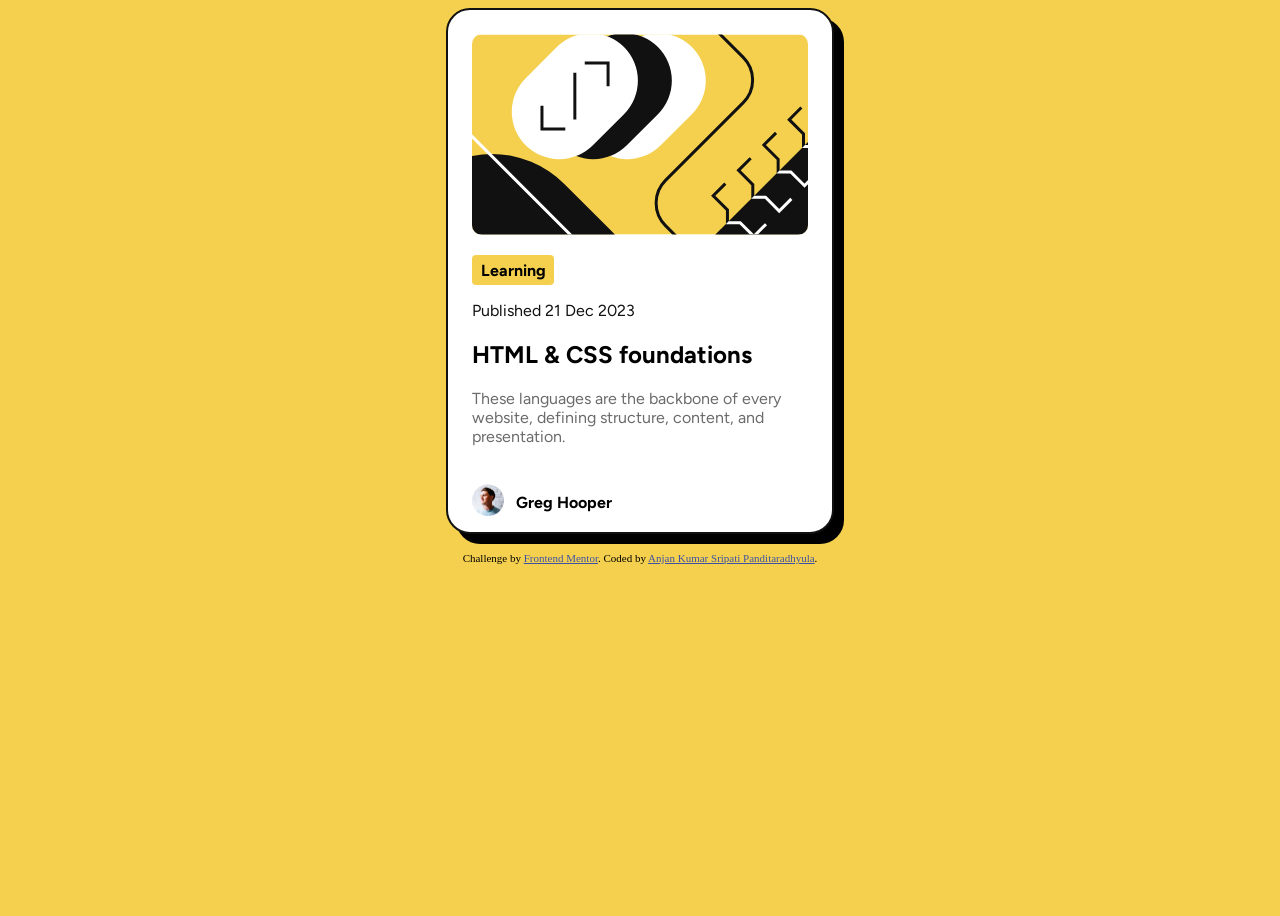
==== lab-2/index.html @ b981fa81 "Lab-2 Folder" ====
<!DOCTYPE html>
<html lang="en">
<head>
  <meta charset="UTF-8">
  <meta name="viewport" content="width=device-width, initial-scale=1.0"> <!-- displays site properly based on user's device -->

  <link rel="icon" type="image/png" sizes="32x32" href="./assets/images/favicon-32x32.png">
  <link rel="stylesheet" href="style.css">
  <title>Frontend Mentor | Blog preview card</title>

  <!-- Feel free to remove these styles or customise in your own stylesheet 👍 -->
  <style>
    .attribution { font-size: 0.6875rem; text-align: center; }
    .attribution a { color: hsl(228, 45%, 44%); }
  </style>
</head>
<body>
  <main>
    <div class = "flex-container">
      <div class = "flex-container1">
        <img src = "./assets/images/illustration-article.svg" alt = "illustration-article">
      </div>
      <div class = "flex-container2">
        <p id = "learn">Learning</p>
        <p id = "publish">Published 21 Dec 2023</p>
        <h2 id = "highlight">HTML & CSS foundations</h2>
        <p id = "content">These languages are the backbone of every website, defining structure, content, and presentation.</p>
      </div>
      <div class = "flex-container3">
        <div class = "image-container">
            <img src = "./assets/images/image-avatar.webp" alt="avatar">
        </div>
        <div class = "name-container">
          <p>Greg Hooper</p>
        </div>
        
      </div>
    </div>
  

  <footer class="attribution">
    Challenge by <a href="https://www.frontendmentor.io?ref=challenge">Frontend Mentor</a>. 
    Coded by <a href="#">Anjan Kumar Sripati Panditaradhyula</a>.
  </footer>
  </main>
  </body>
</html>
---- lab-2/style.css ----
@import url('https://fonts.googleapis.com/css2?family=Barlow+Semi+Condensed:ital,wght@0,100;0,200;0,300;0,400;0,500;0,600;0,700;0,800;0,900;1,100;1,200;1,300;1,400;1,500;1,600;1,700;1,800;1,900&family=Figtree:ital,wght@0,300..900;1,300..900&family=Outfit:wght@100..900&display=swap');

body {
    display:flex;
    background-color: #F4D04E;
    justify-content:center;
    min-height: 100vh;
    /* flex-direction: column; */
}

main {
    background-color: #FFFFFF; 
    width: 384px;
    height:522px;
    border-radius: 24px;
    border:#111111 2px solid;
    box-shadow: 10px 10px;
}

.flex-container {
    display:flex;
    flex-direction: column;
    padding:24px;
    font-family: "Figtree", sans-serif;
    font-optical-sizing: auto;
    font-weight: bold;
    font-style: normal;
}

.flex-container1 img {
    border-radius: 10px;
}
#learn {
    background-color: #F4D04E;
    width:82px;
    height: 30px;
    text-align: center;
    align-content: center;
    border-radius: 4px;
}

#publish {
    color: #111111;
    font-family: "Figtree", sans-serif;
    font-optical-sizing: auto;
    font-weight: lighter;
    font-style: normal;
}

#highlight:hover {
    color: #F4D04E;
}

#content {
    text-align: left;
    width:336px;
    height:72px;
    font-family: "Figtree", sans-serif;
    font-optical-sizing: auto;
    font-weight: lighter;
    font-style: normal;
    color: #6B6B6B;
}

.flex-container3 {
    display:flex;
    align-items: center;
    gap: 12px;
}

.image-container img {
    width: 32px;
    height: 32px;
}

@media only screen and (max-width: 375px) {
  .flex-container {
    display:flex;
    flex-direction: column;
}
}
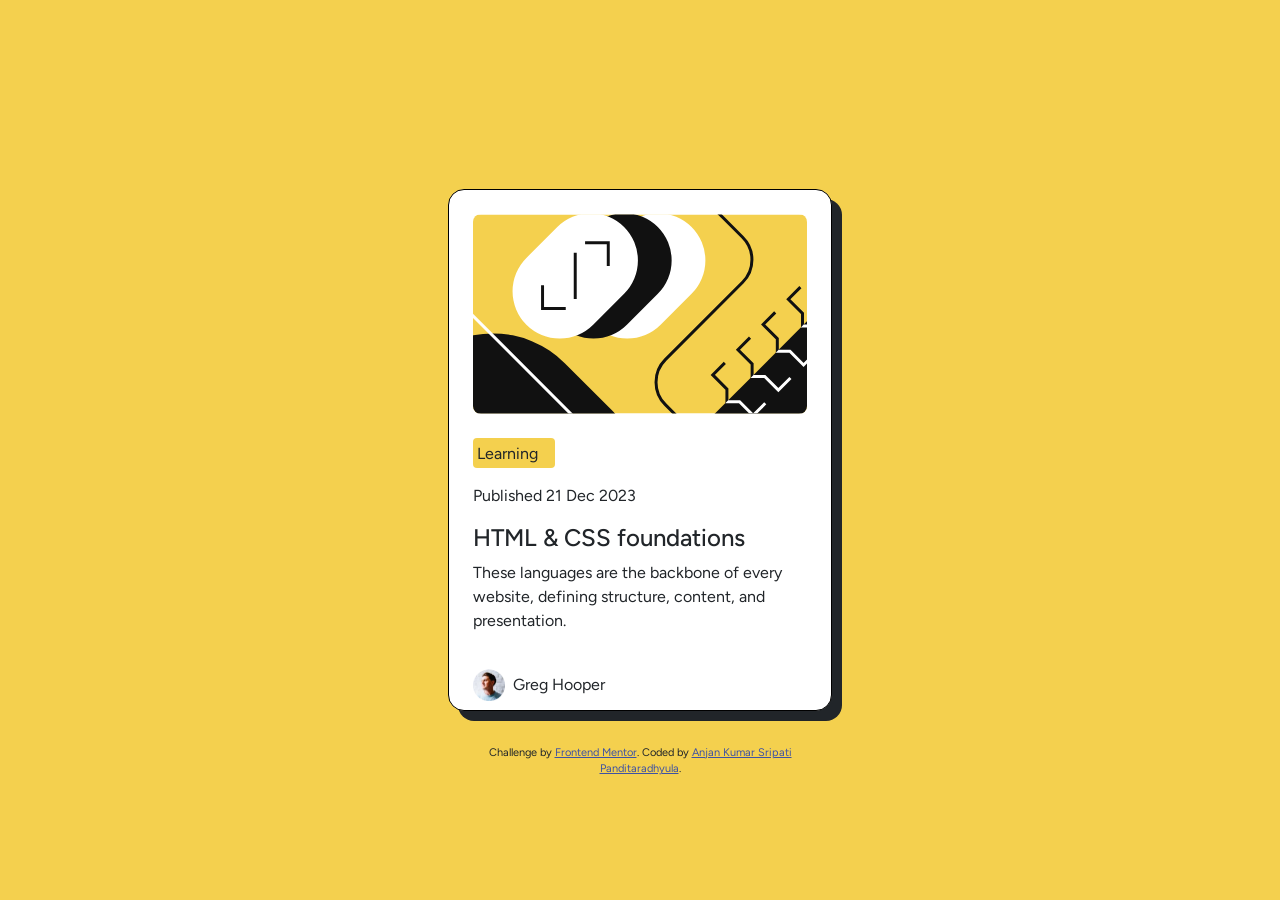
==== commit 5c0de302: "Lab-2 using bootstrap" ====
--- a/lab-2/index.html
+++ b/lab-2/index.html
@@ -5,7 +5,9 @@
   <meta name="viewport" content="width=device-width, initial-scale=1.0"> <!-- displays site properly based on user's device -->
 
   <link rel="icon" type="image/png" sizes="32x32" href="./assets/images/favicon-32x32.png">
-  <link rel="stylesheet" href="style.css">
+  <link href="https://cdn.jsdelivr.net/npm/bootstrap@5.3.0/dist/css/bootstrap.min.css" rel="stylesheet">
+  <!-- <script src="https://cdn.jsdelivr.net/npm/bootstrap@5.3.0/dist/js/bootstrap.bundle.min.js"></script> -->
+  <link rel="stylesheet" href="styles1.css">
   <title>Frontend Mentor | Blog preview card</title>
 
   <!-- Feel free to remove these styles or customise in your own stylesheet 👍 -->
@@ -14,9 +16,29 @@
     .attribution a { color: hsl(228, 45%, 44%); }
   </style>
 </head>
-<body>
-  <main>
-    <div class = "flex-container">
+<body class = "d-flex min-vh-100 justify-content-center align-items-center">
+  <main class = "border border-black bg-white rounded-4">
+    <div class = "flex-container d-flex flex-column m-2 p-3 ">
+      <div class = "flex-container1">
+        <img src = "./assets/images/illustration-article.svg" class = "img-fluid rounded-3"alt = "illustration-article">
+      </div>
+      <div class = "flex-container2">
+        <p class = "learn mt-4 p-1 rounded-1">Learning</p>
+        <p id = "publish">Published 21 Dec 2023</p>
+        <h2 class = "highlight fs-4">HTML & CSS foundations</h2>
+        <p id = "content">These languages are the backbone of every website, defining structure, content, and presentation.</p>
+      </div>
+      <div class = "flex-container3 d-flex align-items-center">
+        <div class = "image-container">
+            <img src = "./assets/images/image-avatar.webp" alt="avatar">
+        </div>
+        <div class = "name-container p-2 mt-3">
+          <p>Greg Hooper</p>
+        </div>
+        
+      </div>
+    </div>
+    <!-- <div class = "flex-container">
       <div class = "flex-container1">
         <img src = "./assets/images/illustration-article.svg" alt = "illustration-article">
       </div>
@@ -35,7 +57,7 @@
         </div>
         
       </div>
-    </div>
+    </div> -->
   
 
   <footer class="attribution">
--- a/lab-2/styles1.css
+++ b/lab-2/styles1.css
@@ -0,0 +1,32 @@
+@import url('https://fonts.googleapis.com/css2?family=Barlow+Semi+Condensed:ital,wght@0,100;0,200;0,300;0,400;0,500;0,600;0,700;0,800;0,900;1,100;1,200;1,300;1,400;1,500;1,600;1,700;1,800;1,900&family=Figtree:ital,wght@0,300..900;1,300..900&family=Outfit:wght@100..900&display=swap');
+@include media-breakpoint-down(sm) {
+    .flex-container {
+        display: flex;
+        flex-direction: column;
+    }
+}
+body {
+    background-color: #F4D04E;
+}
+
+main {
+    width:384px;
+    height:522px;
+    font-family: "Figtree", sans-serif;
+    box-shadow: 10px 10px;
+}
+
+.learn {
+    background-color: #F4D04E;
+    width:82px;
+    height: 30px;
+}
+
+.highlight:hover {
+    color: #F4D04E;
+}
+
+.image-container img{
+    width: 32px;
+    height: 32px;
+}
